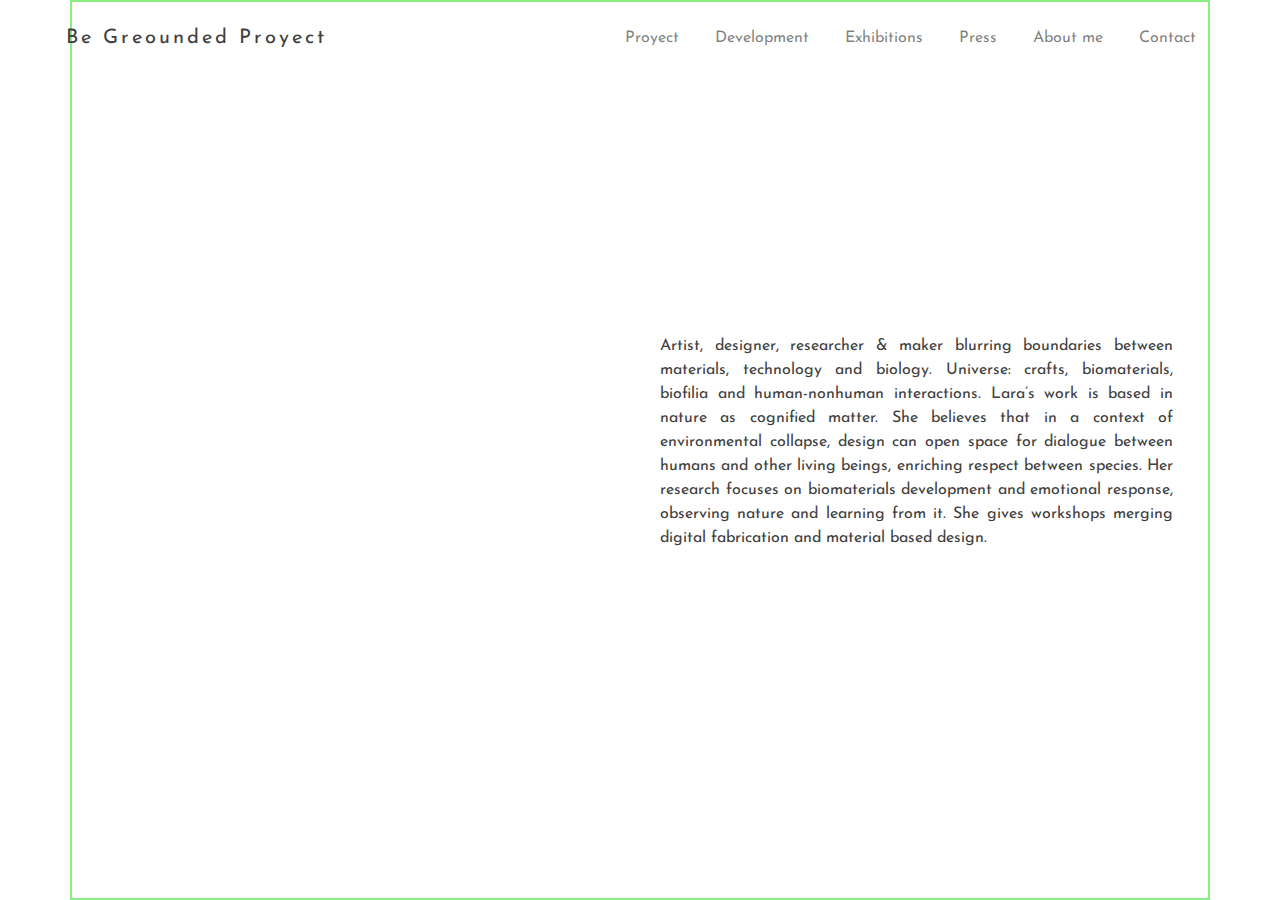
==== aboutMe.html @ 0b7d743d "Con images como card" ====
<!DOCTYPE html>
<html lang="en">

<head>
    <meta charset="UTF-8">
    <meta name="viewport" content="width=device-width, initial-scale=1.0">
    <meta name="keywords" content="bio, materiality, eco, natural, nature">


    <link rel="stylesheet" href="https://stackpath.bootstrapcdn.com/bootstrap/4.4.1/css/bootstrap.min.css"
        integrity="sha384-Vkoo8x4CGsO3+Hhxv8T/Q5PaXtkKtu6ug5TOeNV6gBiFeWPGFN9MuhOf23Q9Ifjh" crossorigin="anonymous">
    <link rel="stylesheet" href="style.css">
    <link href="https://fonts.googleapis.com/css2?family=Josefin+Sans:wght@300;400;700&display=swap" rel="stylesheet">
    <script src="https://kit.fontawesome.com/c67e5dafe1.js" crossorigin="anonymous"></script>

    <title>Lara Campos | Bio materiality </title>
</head>

<body>
    <header class="">
        <nav class="navbar navbar-expand-lg navbar-light  ">
            <a class="logo">Be Greounded Proyect</a>
            <button class="navbar-toggler" type="button" data-toggle="collapse" data-target="#navbarSupportedContent"
                aria-controls="navbarSupportedContent" aria-expanded="false" aria-label="Toggle navigation">
                <span class="navbar-toggler-icon"></span>
            </button>

            <div class="collapse navbar-collapse " id="navbarSupportedContent">
                <ul class="navbar-nav ml-lg-auto">
                    <li class="nav-item">
                        <a class="nav-link" href="index.html">Proyect <span class="sr-only">(current)</span></a>
                    </li>
                    <li class="nav-item">
                        <a class="nav-link" href="#">Development</a>
                    </li>
                    <li class="nav-item">
                        <a class="nav-link" href="#">Exhibitions</a>
                    </li>
                    <li class="nav-item">
                        <a class="nav-link" href="#">Press</a>
                    </li>
                    <li class="nav-item">
                        <a class="nav-link" href="aboutMe.html">About me</a>
                    </li>
                    <li class="nav-item">
                        <a class="nav-link" href="contact.html">Contact</a>
                    </li>
                </ul>

            </div>
        </nav>


    </header>

    <section class="about-me container">
        <div class="row align-items-center">
            <div class="col-sm-6 align-items-center">
                <div class="container-img">
                    <img src="https://gitlab.fabcloud.org/academany/fabricademy/2019/students/lara.campos/raw/master/docs/images/LARRA.jpg"
                        alt="" class="img-fluid rounded">
                </div>
            </div>
            <div class="col-sm-6 align-items-center text-center">
                                <p class="text-justify">Artist, designer, researcher & maker blurring boundaries between materials,
                    technology and
                    biology.
                    Universe: crafts, biomaterials, biofilia and human-nonhuman interactions.
                    Lara’s work is based in nature as cognified matter. She believes that in a context of
                    environmental
                    collapse, design can open space for dialogue between humans and other living beings, enriching
                    respect between species. Her research focuses on biomaterials development and emotional
                    response,
                    observing nature and learning from it. She gives workshops merging digital fabrication and
                    material
                    based design.

                </p>
            </div>
        </div>
    </section>


    <script src="https://code.jquery.com/jquery-3.4.1.slim.min.js"
        integrity="sha384-J6qa4849blE2+poT4WnyKhv5vZF5SrPo0iEjwBvKU7imGFAV0wwj1yYfoRSJoZ+n" crossorigin="anonymous">
    </script>
    <script src="https://stackpath.bootstrapcdn.com/bootstrap/4.4.1/js/bootstrap.min.js"
        integrity="sha384-wfSDF2E50Y2D1uUdj0O3uMBJnjuUD4Ih7YwaYd1iqfktj0Uod8GCExl3Og8ifwB6" crossorigin="anonymous">
    </script>

</body>

</html>
---- style.css ----
* {
    margin: 0;
    padding: 0;
    box-sizing: border-box;
    font-family: 'Josefin Sans', sans-serif;
    color:  #404040; 
    

}

/*NAV*/


header {
    width: 100%;
    position: absolute;
    padding-right: 50px;
    padding-left: 50px;

}



.vimeo-wrapper {
    position: relative;
    top: 0;
    left: 0;
    width: 98vw;
    height: 100vh;
    z-index: -1;
    pointer-events: none;
    overflow: hidden;
}

.vimeo-wrapper iframe {
    width: 100vw;
    height: 56.25vw;
    min-height: 100vh;
    min-width: 177.77vh;
    position: inherit;
    top: 50%;
    left: 50%;
    transform: translate(-50%, -50%);
    overflow: hidden;
}

.logo {
    margin: auto;
    color:white;
    font-size: 20px;
    letter-spacing: 3px;

}

.navbar-nav {
    justify-items: right;
}

.nav-item {   
    float: right;
    padding: 10px;
}


.nav-link:hover {
    font-weight: bold;
}

/*General*/

section {   
    max-width: 100vw;
    height: 100vh;
    display: flex;
    justify-content: space-between;
    align-items: center;
    justify-content: center;
    border: 2px solid rgb(139, 238, 130);
}

.row {
    width: 100%;
}

.contenedor {
    border: 1px solid violet;
margin-top: 5%;
margin-bottom: 5%;
max-height: 90%;
}

.img-fluid {
    width: auto;
    object-fit: contain;
    max-height: 80vh;
    object-position: center;
}

ul {
    list-style: none;
}

.col-sm-7, .col-sm-6, .col-sm-5, .col-sm-12 {
    max-height: 80%;
    padding-left: 20px;
    padding-right: 20px;
}

/*carousel*/
.d-block {
max-height: 95vh;
width: auto;

}

.carrusel {
    width: 1024px;
    height: 768px;
}

.title {
    text-align: left;
    font-size: 52px;
}

.theKit h2 {
font-size: big;
}

.wearItNaked {
    text-align: right;
    }
/*experience */

#experienceIMG {
    height: 100vh;
}

/*TO BE CONTINUED*/

.toBeContinued li {
    padding: 25px;
}

.iconos {
    max-width: 30px;
}


/*///////////////////////////////// FOOTER///////////////////////////////////////////*/

.footer {
    height: 20vh;
    
    width: 100%;
    font: 16px;
    text-align: left;
    padding-top: 5px;
}

.footer-distributed {
    width: 100%;
    font: 16px;
    text-align: left;
    overflow: hidden;

}

.container-footer {
    float: inline-end
}


.footer-distributed .footer-links {
    color: #404040;
    margin: 1px;
    padding: 2px;
}

.footer-distributed .footer-links a {
    display: inline-block;
    line-height: 1.8;
    text-decoration: none;
    color: inherit;
}



/* Footer social icons */

.footer-distributed .footer-icons {

    margin-top: 10px;
}

.footer-distributed .footer-icons a {
    display: inline-block;
    width: 35px;
    height: 35px;
    cursor: pointer;
    background-color: #ffffff;
    border-radius: 2px;

    font-size: 20px;
    color: #404040;
    text-align: center;
    line-height: 35px;

    margin-right: 3px;
    margin-bottom: 5px;
}





/* ////////////////////////////////////RESPONSIVE FOOTER////////////////////////////////////// */
/*
@media (max-width: 1000px) {

    .footer-distributed {
        font: bold 14px sans-serif;
    }
   

}

@media (max-width: 800px) {

    .footer-distributed {
        padding: 30px;
    }

}

@media (max-width: 500px) {

    .footer-icons {
        margin: 0 auto;
    }
}

*/

/* ////////////////////////////////////Contact////////////////////////////////////// */

.contacto {
    width: 100%;
    height: 100vh;
}

.wrapper {
    position: absolute;
    top: 50%;
    left: 50%;
    transform: translate(-50%, -50%);
    max-width: 100vw;
    width: 100%;
    background-color: #404040;
    padding: 25px;
    border-radius: 10px;
    box-shadow: 4px 4px 2px rgba(255, 248, 220, 0.479);

}

.wrapper h2 {
    text-align: center;
    margin-bottom: 10px;
    letter-spacing: 3px;
    
}

.wrapper .input-field {
    margin-bottom: 10px;
}

.wrapper .input-field input[type="text"],
.wrapper textarea {
    width: 100%;
    border: 1px solid #e0e0e0;
    padding: 5px;
}

.wrapper textarea {
    resize: none;
    height: 40vh;
}

#submit {
    border: 0;
    margin-top: 15px;
    padding: 10px;
    width: 100%;
    background-color:whitesmoke;
    text-transform: uppercase;
    cursor: pointer;
    letter-spacing: 5px;
    border-radius: 10px;
    color: #404040;
}
/*
.wrapper .status {
    margin-bottom: 20px;
    padding: 10px;
    background: tomato;
    text-align: center;

}*/

@media (max-width: 500px) {
    

    .img-fluid {
        width: auto;
        object-fit: contain;
        max-height: 40vh;
        object-position: center;
    }
}
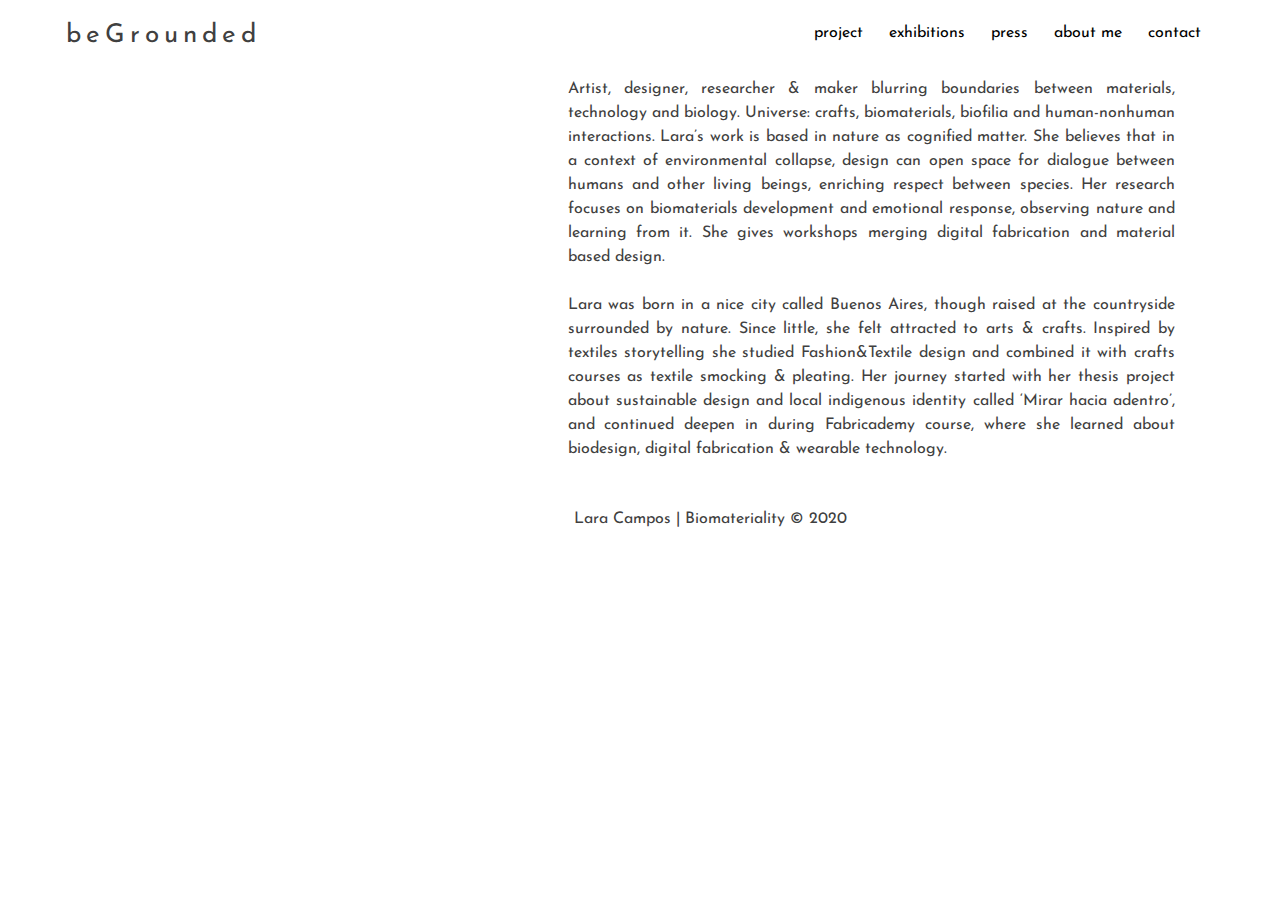
==== commit 7baed3c3: "press listo" ====
--- a/aboutMe.html
+++ b/aboutMe.html
@@ -17,9 +17,9 @@
 </head>
 
 <body>
-    <header class="">
+    <header>
         <nav class="navbar navbar-expand-lg navbar-light  ">
-            <a class="logo">Be Greounded Proyect</a>
+            <p class="logo">beGrounded</p>
             <button class="navbar-toggler" type="button" data-toggle="collapse" data-target="#navbarSupportedContent"
                 aria-controls="navbarSupportedContent" aria-expanded="false" aria-label="Toggle navigation">
                 <span class="navbar-toggler-icon"></span>
@@ -28,22 +28,20 @@
             <div class="collapse navbar-collapse " id="navbarSupportedContent">
                 <ul class="navbar-nav ml-lg-auto">
                     <li class="nav-item">
-                        <a class="nav-link" href="index.html">Proyect <span class="sr-only">(current)</span></a>
+                        <a class="nav-link blanco" href="index.html">project<span class="sr-only">(current)</span></a>
+                    </li>
+
+                    <li class="nav-item">
+                        <a class="nav-link blanco " href="exhibitions.html">exhibitions</a>
                     </li>
                     <li class="nav-item">
-                        <a class="nav-link" href="#">Development</a>
+                        <a class="nav-link blanco" href="press.html">press</a>
                     </li>
                     <li class="nav-item">
-                        <a class="nav-link" href="#">Exhibitions</a>
+                        <a class="nav-link blanco" href="aboutMe.html">about me</a>
                     </li>
                     <li class="nav-item">
-                        <a class="nav-link" href="#">Press</a>
-                    </li>
-                    <li class="nav-item">
-                        <a class="nav-link" href="aboutMe.html">About me</a>
-                    </li>
-                    <li class="nav-item">
-                        <a class="nav-link" href="contact.html">Contact</a>
+                        <a class="nav-link blanco" href="contact.html">contact</a>
                     </li>
                 </ul>
 
@@ -55,13 +53,14 @@
 
     <section class="about-me container">
         <div class="row align-items-center">
-            <div class="col-sm-6 align-items-center">
+            <div class="col-sm-4 align-items-center">
                 <div class="container-img">
                     <img src="https://gitlab.fabcloud.org/academany/fabricademy/2019/students/lara.campos/raw/master/docs/images/LARRA.jpg"
                         alt="" class="img-fluid rounded">
                 </div>
             </div>
-            <div class="col-sm-6 align-items-center text-center">
+            <div class="col-sm-1"></div>
+            <div class="col-sm-7 align-items-center text-center">
                                 <p class="text-justify">Artist, designer, researcher & maker blurring boundaries between materials,
                     technology and
                     biology.
@@ -73,12 +72,34 @@
                     response,
                     observing nature and learning from it. She gives workshops merging digital fabrication and
                     material
-                    based design.
+                    based design. <br>
+                    <br>
+                    Lara was born in a nice city called Buenos Aires, though raised at the countryside surrounded by nature. Since little, she felt attracted to arts & crafts. Inspired by textiles storytelling she studied Fashion&Textile design and combined it with crafts courses as textile smocking & pleating. Her journey started with her thesis project about sustainable design and local indigenous identity called ‘Mirar hacia adentro’, and continued deepen in during Fabricademy course, where she learned about biodesign, digital fabrication & wearable technology. 
 
                 </p>
             </div>
         </div>
     </section>
+
+    <div class="footer">
+        <div class="container container-footer">
+            <footer class="footer-distributed text-center">
+                <p class="footer-company-name">Lara Campos | Biomateriality © 2020</p>
+
+                <div class="footer-icons">
+
+                    <a href="https://www.instagram.com/bio.materiality/"><i class="fa fa-instagram"></i></a>
+                    <a href="https://www.linkedin.com/in/lara-campos-392246107/"><i class="fa fa-linkedin"></i></a>
+                    <a href="http://class.textile-academy.org/2019/students/lara.campos/"><i
+                            class="fa fa-github"></i></a>
+
+                </div>
+
+
+            </footer>
+        </div>
+    </div>
+
 
 
     <script src="https://code.jquery.com/jquery-3.4.1.slim.min.js"
--- a/style.css
+++ b/style.css
@@ -3,8 +3,9 @@
     padding: 0;
     box-sizing: border-box;
     font-family: 'Josefin Sans', sans-serif;
-    color:  #404040; 
-    
+    color: #404040;
+    font-size: 300;
+
 
 }
 
@@ -45,22 +46,29 @@
 }
 
 .logo {
-    margin: auto;
-    color:white;
-    font-size: 20px;
-    letter-spacing: 3px;
-
+    align-items: center;
+    margin: auto;
+    font-size: 26px;
+    font-weight: 400;
+    letter-spacing: 5px;
+    padding-top: 5px;
 }
 
 .navbar-nav {
     justify-items: right;
 }
 
-.nav-item {   
+.nav-item {
     float: right;
-    padding: 10px;
-}
-
+    padding: 5px;
+
+
+}
+
+.nav-link {
+    font-size: 16px;
+    color: black !important;
+}
 
 .nav-link:hover {
     font-weight: bold;
@@ -68,31 +76,51 @@
 
 /*General*/
 
-section {   
+section {
     max-width: 100vw;
-    height: 100vh;
+
     display: flex;
     justify-content: space-between;
     align-items: center;
     justify-content: center;
-    border: 2px solid rgb(139, 238, 130);
-}
-
+
+}
+
+.section-espaciado {
+    padding-top: 10rem;
+    
+}
 .row {
-    width: 100%;
+    margin: auto;
+    width: 100%;
+}
+
+.row-center {
+    justify-content: center;
+    margin: auto;
+    width: 100%;
+}
+
+.rowpadding .row {
+    align-items: center;
+    padding-bottom: 1rem;
+    margin: auto;
 }
 
 .contenedor {
-    border: 1px solid violet;
-margin-top: 5%;
-margin-bottom: 5%;
-max-height: 90%;
+    margin: auto;
+    width: 95vw;
+    margin-top: 5%;
+    margin-bottom: 5%;
+    justify-content: center;
+    justify-items: center;
 }
 
 .img-fluid {
+    align-self: center;
+    max-height: 100vh;
     width: auto;
-    object-fit: contain;
-    max-height: 80vh;
+    object-fit: cover;
     object-position: center;
 }
 
@@ -100,22 +128,50 @@
     list-style: none;
 }
 
-.col-sm-7, .col-sm-6, .col-sm-5, .col-sm-12 {
-    max-height: 80%;
+.col-sm-7,
+.col-sm-6,
+.col-sm-5,
+.col-sm-12 {
     padding-left: 20px;
     padding-right: 20px;
+    width: 100%;
 }
 
 /*carousel*/
+
+/*
 .d-block {
-max-height: 95vh;
-width: auto;
-
-}
-
-.carrusel {
-    width: 1024px;
-    height: 768px;
+    max-height: 95vh;
+    width: auto;
+
+}
+
+
+.carousel-contenedor {
+    margin: auto;
+    justify-content: center;
+    justify-items: center;
+    width: 70%;
+    height: auto;
+}
+
+
+.carousel-image {
+    object-fit: cover;
+    object-position: center;
+
+}
+
+.carousel-caption {
+    background-color: rgba(255, 255, 255, 0.45);
+    border-radius: 10px;
+}
+
+.epigrafes {
+    justify-content: center;
+    align-items: center;
+    text-justify: center;
+    padding-top: 1rem;
 }
 
 .title {
@@ -123,18 +179,36 @@
     font-size: 52px;
 }
 
-.theKit h2 {
-font-size: big;
-}
 
 .wearItNaked {
     text-align: right;
-    }
-/*experience */
-
-#experienceIMG {
-    height: 100vh;
-}
+}
+*/
+
+.epigrafes {
+   
+    align-items: center;
+   
+    padding-top: 2rem;
+}
+
+/*values */
+
+.values .col-sm {
+    justify-content: center;
+    justify-items: center;
+    width: auto;
+    
+}
+
+.values img {
+    height: 80%;
+    object-position: center;
+    width: auto;justify-items: center;
+    justify-content: center;
+
+}
+
 
 /*TO BE CONTINUED*/
 
@@ -146,12 +220,26 @@
     max-width: 30px;
 }
 
-
+/*Thanks*/
+
+.columns {
+    -webkit-column-count: 2; /* Chrome, Safari, Opera */
+    -moz-column-count: 2; /* Firefox */
+    column-count: 2;
+    
+    -webkit-column-gap: 20px; /* Chrome, Safari, Opera */
+    -moz-column-gap: 20px; /* Firefox */
+    column-gap: 20px;
+    
+    -webkit-column-gap: 2rem; /* Chrome, Safari, Opera */
+    -moz-column-gap: 2rem; /* Firefox */
+    column-gap: 2rem;
+}
 /*///////////////////////////////// FOOTER///////////////////////////////////////////*/
 
 .footer {
     height: 20vh;
-    
+
     width: 100%;
     font: 16px;
     text-align: left;
@@ -183,8 +271,6 @@
     text-decoration: none;
     color: inherit;
 }
-
-
 
 /* Footer social icons */
 
@@ -210,37 +296,34 @@
     margin-bottom: 5px;
 }
 
-
-
-
-
-/* ////////////////////////////////////RESPONSIVE FOOTER////////////////////////////////////// */
-/*
-@media (max-width: 1000px) {
-
-    .footer-distributed {
-        font: bold 14px sans-serif;
-    }
-   
-
-}
-
-@media (max-width: 800px) {
-
-    .footer-distributed {
-        padding: 30px;
-    }
-
-}
-
-@media (max-width: 500px) {
-
-    .footer-icons {
-        margin: 0 auto;
-    }
-}
-
-*/
+/*About me*/
+
+.about-me {
+    padding-top: 6%;
+    padding-bottom: 2%;
+}
+
+/*Gallery exhibitions*/
+
+.gallery-block{padding-bottom: 60px; padding-top: 60px;}
+.gallery-block .heading{margin-bottom: 50px; text-align: center;}
+
+.gallery-block .heading h2{font-weight: bold;font-size: 1.4rem; text-transform: uppercase;}
+
+.gallery-block.cards-gallery h6{font-size: 17px; font-weight: bold;}
+
+.gallery-block.cards-gallery .card{transition: 0.4s easy;}
+.gallery-block.cards-gallery .card img{box-shadow: 0px 2px 10px rgba(0,0,0,0.15);}
+.gallery-block.cards-gallery .card-body{text-align: center;}
+.gallery-block.cards-gallery .card-body p{font-size: 15px;}
+.gallery-block.cards-gallery a{color:#212529; }
+.gallery-block.cards-gallery a:hover{text-decoration: none;}
+.gallery-block.cards-gallery  .card{
+	margin-bottom: 30px;
+	box-shadow: 0px 2px 10px rgba(0,0,0,0.15);
+}
+
+
 
 /* ////////////////////////////////////Contact////////////////////////////////////// */
 
@@ -267,7 +350,7 @@
     text-align: center;
     margin-bottom: 10px;
     letter-spacing: 3px;
-    
+
 }
 
 .wrapper .input-field {
@@ -291,29 +374,64 @@
     margin-top: 15px;
     padding: 10px;
     width: 100%;
-    background-color:whitesmoke;
+    background-color: whitesmoke;
     text-transform: uppercase;
     cursor: pointer;
     letter-spacing: 5px;
     border-radius: 10px;
     color: #404040;
 }
-/*
-.wrapper .status {
-    margin-bottom: 20px;
-    padding: 10px;
-    background: tomato;
-    text-align: center;
-
-}*/
+
 
 @media (max-width: 500px) {
+
+    .logo {
+        color: whitesmoke;
+        font-size: 26px;
+        letter-spacing: 5px;
+        text-align: center;
+        width: 100%;
+        padding-top: 15px;
+
+    }
     
+    .navbar-toggler-icon {
+        width: 10em;
+    }
+
+
+    .blanco {
+        color: white !important;
+        font-size: 20px;
+    }
+
+   
+
+    .section {
+        height: 80vh;
+    }
+
+    .title {
+        text-align: center;
+        font-size: 30px;
+    }
 
     .img-fluid {
-        width: auto;
+        width: 100%;
+        height: auto;
         object-fit: contain;
-        max-height: 40vh;
         object-position: center;
-    }
+        margin-top: 10px;
+        margin-bottom: 10px;
+    }
+
+    .row {
+        margin: 0;
+    }
+
+    .ocultar {
+        visibility: hidden;
+        display: none;
+    }
+
 }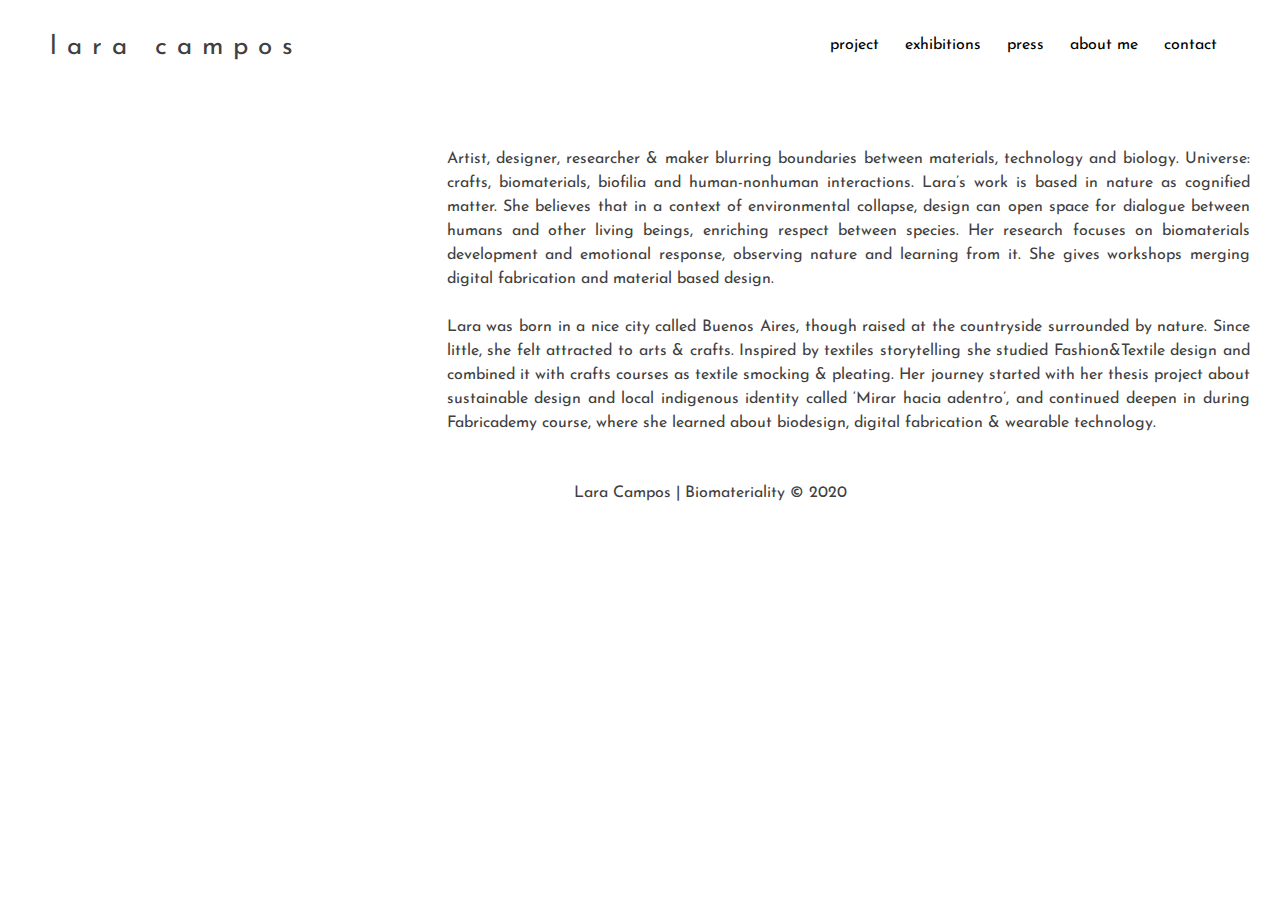
==== commit 73d3c133: "arreglados ultimos retoques" ====
--- a/aboutMe.html
+++ b/aboutMe.html
@@ -19,7 +19,7 @@
 <body>
     <header>
         <nav class="navbar navbar-expand-lg navbar-light  ">
-            <p class="logo">beGrounded</p>
+            <p class="logo">lara campos</p>
             <button class="navbar-toggler" type="button" data-toggle="collapse" data-target="#navbarSupportedContent"
                 aria-controls="navbarSupportedContent" aria-expanded="false" aria-label="Toggle navigation">
                 <span class="navbar-toggler-icon"></span>
@@ -28,20 +28,20 @@
             <div class="collapse navbar-collapse " id="navbarSupportedContent">
                 <ul class="navbar-nav ml-lg-auto">
                     <li class="nav-item">
-                        <a class="nav-link blanco" href="index.html">project<span class="sr-only">(current)</span></a>
+                        <a class="nav-link" href="index.html">project<span class="sr-only">(current)</span></a>
                     </li>
 
                     <li class="nav-item">
-                        <a class="nav-link blanco " href="exhibitions.html">exhibitions</a>
+                        <a class="nav-link " href="exhibitions.html">exhibitions</a>
                     </li>
                     <li class="nav-item">
-                        <a class="nav-link blanco" href="press.html">press</a>
+                        <a class="nav-link" href="press.html">press</a>
                     </li>
                     <li class="nav-item">
-                        <a class="nav-link blanco" href="aboutMe.html">about me</a>
+                        <a class="nav-link" href="aboutMe.html">about me</a>
                     </li>
                     <li class="nav-item">
-                        <a class="nav-link blanco" href="contact.html">contact</a>
+                        <a class="nav-link" href="contact.html">contact</a>
                     </li>
                 </ul>
 
@@ -51,7 +51,7 @@
 
     </header>
 
-    <section class="about-me container">
+    <section class="about-me container-fluid">
         <div class="row align-items-center">
             <div class="col-sm-4 align-items-center">
                 <div class="container-img">
@@ -59,8 +59,8 @@
                         alt="" class="img-fluid rounded">
                 </div>
             </div>
-            <div class="col-sm-1"></div>
-            <div class="col-sm-7 align-items-center text-center">
+            
+            <div class="col-sm-8 align-items-center text-center">
                                 <p class="text-justify">Artist, designer, researcher & maker blurring boundaries between materials,
                     technology and
                     biology.
--- a/style.css
+++ b/style.css
@@ -1,437 +1,438 @@
 * {
-    margin: 0;
-    padding: 0;
-    box-sizing: border-box;
-    font-family: 'Josefin Sans', sans-serif;
-    color: #404040;
-    font-size: 300;
+  margin: 0;
+  padding: 0;
+  box-sizing: border-box;
+  font-family: "Josefin Sans", sans-serif;
+  color: #404040;
+  font-size: 300;
 
 
 }
 
 /*NAV*/
 
-
 header {
-    width: 100%;
-    position: absolute;
-    padding-right: 50px;
-    padding-left: 50px;
-
-}
-
-
+  width: 100%;
+  padding-top: 20px;
+  padding-right: 50px;
+  padding-left: 50px;
+}
+
+.frase {
+  position: absolute;
+  text-align: center;
+  top: 50%;
+  left: 50%;
+  transform: translate(-50%, -50%);
+}
+
+.frase h5 {
+  color: whitesmoke;
+}
 
 .vimeo-wrapper {
-    position: relative;
-    top: 0;
-    left: 0;
-    width: 98vw;
-    height: 100vh;
-    z-index: -1;
-    pointer-events: none;
-    overflow: hidden;
+  position: relative;
+  top: 0;
+  left: 0;
+  height: 100vh;
+  z-index: -1;
+  pointer-events: none;
+  overflow: hidden;
 }
 
 .vimeo-wrapper iframe {
-    width: 100vw;
-    height: 56.25vw;
-    min-height: 100vh;
-    min-width: 177.77vh;
-    position: inherit;
-    top: 50%;
-    left: 50%;
-    transform: translate(-50%, -50%);
-    overflow: hidden;
+  width: 100vw;
+  height: 56.25vw;
+  min-height: 100vh;
+  min-width: 177.77vh;
+  position: inherit;
+  top: 50%;
+  left: 50%;
+  transform: translate(-50%, -50%);
+  overflow: hidden;
 }
 
 .logo {
-    align-items: center;
-    margin: auto;
-    font-size: 26px;
-    font-weight: 400;
-    letter-spacing: 5px;
-    padding-top: 5px;
+  align-items: center;
+  margin: auto;
+  font-size: 26px;
+  font-weight: 400;
+  letter-spacing: 10px;
+  padding-top: 5px;
 }
 
 .navbar-nav {
-    justify-items: right;
+  justify-items: right;
+}
+
+.navbar{
+    padding: 0px !important;
 }
 
 .nav-item {
-    float: right;
-    padding: 5px;
-
-
+  float: right;
+  padding: 5px;
 }
 
 .nav-link {
-    font-size: 16px;
-    color: black !important;
+  font-size: 16px;
+  color: black !important;
 }
 
 .nav-link:hover {
-    font-weight: bold;
+  font-weight: bold;
+}
+
+.navbar-light .navbar-toggler  {
+    border: none;
 }
 
 /*General*/
 
 section {
-    max-width: 100vw;
-
-    display: flex;
-    justify-content: space-between;
-    align-items: center;
-    justify-content: center;
-
+  max-width: 100vw;
+  display: flex;
+  justify-content: space-between;
+  align-items: center;
+  justify-content: center;
 }
 
 .section-espaciado {
-    padding-top: 10rem;
-    
+  padding-top: 10rem;
 }
 .row {
-    margin: auto;
-    width: 100%;
+  margin: auto;
+  width: 100%;
 }
 
 .row-center {
-    justify-content: center;
-    margin: auto;
-    width: 100%;
+  justify-content: center;
+  margin: auto;
+  width: 100%;
 }
 
 .rowpadding .row {
-    align-items: center;
-    padding-bottom: 1rem;
-    margin: auto;
+  align-items: center;
+  padding-bottom: 1rem;
+  margin: auto;
 }
 
 .contenedor {
-    margin: auto;
-    width: 95vw;
-    margin-top: 5%;
-    margin-bottom: 5%;
-    justify-content: center;
-    justify-items: center;
+  margin: auto;
+  width: 95vw;
+  margin-top: 5%;
+  margin-bottom: 5%;
+  justify-content: center;
+  justify-items: center;
 }
 
 .img-fluid {
-    align-self: center;
-    max-height: 100vh;
-    width: auto;
-    object-fit: cover;
-    object-position: center;
+  align-self: center;
+  max-height: 100vh;
+  width: auto;
+  object-fit: cover;
+  object-position: center;
 }
 
 ul {
-    list-style: none;
+  list-style: none;
 }
 
 .col-sm-7,
 .col-sm-6,
 .col-sm-5,
 .col-sm-12 {
-    padding-left: 20px;
-    padding-right: 20px;
-    width: 100%;
-}
-
-/*carousel*/
-
-/*
-.d-block {
-    max-height: 95vh;
-    width: auto;
-
-}
-
-
-.carousel-contenedor {
+  padding-left: 20px;
+  padding-right: 20px;
+  width: 100%;
+}
+
+.kit .row {
+  padding: 0;
+  margin: 0;
+}
+
+.epigrafes {
+  align-items: center;
+
+  padding-top: 1rem;
+}
+
+.epigrafes h5 {
+  font-size: 18px;
+}
+/*values */
+
+.values .col-sm {
+  justify-content: center;
+  justify-items: center;
+  width: auto;
+}
+
+.values img {
+  height: 80%;
+  display: block;
+  margin: auto;
+}
+
+/*TO BE CONTINUED*/
+
+.toBeContinued li {
+  padding: 25px;
+}
+
+.iconos {
+  max-width: 30px;
+}
+
+/*Thanks*/
+
+.thanks {
+  float: right;
+}
+
+.thanks h5 {
+  padding-bottom: 1rem;
+}
+.thanks ul {
+  list-style-type: none;
+}
+/*///////////////////////////////// FOOTER///////////////////////////////////////////*/
+
+.footer {
+  height: 20vh;
+
+  width: 100%;
+  font: 16px;
+  text-align: left;
+  padding-top: 5px;
+}
+
+.footer-distributed {
+  width: 100%;
+  font: 16px;
+  text-align: left;
+  overflow: hidden;
+}
+
+.container-footer {
+  float: inline-end;
+}
+
+.footer-distributed .footer-links {
+  color: #404040;
+  margin: 1px;
+  padding: 2px;
+}
+
+.footer-distributed .footer-links a {
+  display: inline-block;
+  line-height: 1.8;
+  text-decoration: none;
+  color: inherit;
+}
+
+/* Footer social icons */
+
+.footer-distributed .footer-icons {
+  margin-top: 10px;
+}
+
+.footer-distributed .footer-icons a {
+  display: inline-block;
+  width: 35px;
+  height: 35px;
+  cursor: pointer;
+  background-color: #ffffff;
+  border-radius: 2px;
+
+  font-size: 20px;
+  color: #404040;
+  text-align: center;
+  line-height: 35px;
+
+  margin-right: 3px;
+  margin-bottom: 5px;
+}
+
+/* exibition */
+
+.exibitionList {
     margin: auto;
-    justify-content: center;
-    justify-items: center;
-    width: 70%;
-    height: auto;
-}
-
-
-.carousel-image {
-    object-fit: cover;
-    object-position: center;
-
-}
-
-.carousel-caption {
-    background-color: rgba(255, 255, 255, 0.45);
-    border-radius: 10px;
-}
-
-.epigrafes {
-    justify-content: center;
-    align-items: center;
-    text-justify: center;
-    padding-top: 1rem;
-}
-
-.title {
-    text-align: left;
-    font-size: 52px;
-}
-
-
-.wearItNaked {
-    text-align: right;
-}
-*/
-
-.epigrafes {
+}
+
+.exibitionList li {
+    list-style-type: disc;
+}
+
+.carousel-control-prev-icon {
+  background-image: url("data:image/svg+xml;charset=utf8,%3Csvg xmlns='http://www.w3.org/2000/svg' fill='%23000' viewBox='0 0 8 8'%3E%3Cpath d='M5.25 0l-4 4 4 4 1.5-1.5-2.5-2.5 2.5-2.5-1.5-1.5z'/%3E%3C/svg%3E");
+}
+
+.carousel-control-next-icon {
+  background-image: url("data:image/svg+xml;charset=utf8,%3Csvg xmlns='http://www.w3.org/2000/svg' fill='%23000' viewBox='0 0 8 8'%3E%3Cpath d='M2.75 0l-1.5 1.5 2.5 2.5-2.5 2.5 1.5 1.5 4-4-4-4z'/%3E%3C/svg%3E");
+}
+
+/*About me*/
+
+.about-me {
+  padding-top: 6%;
+  padding-bottom: 2%;
+}
+
+/*Gallery press*/
+
+.gallery-block {
+  padding-bottom: 60px;
+  padding-top: 60px;
+}
+.gallery-block .heading {
+  margin-bottom: 50px;
+  text-align: center;
+}
+
+.gallery-block .heading h2 {
+  font-weight: bold;
+  font-size: 1.4rem;
+  text-transform: uppercase;
+}
+
+.gallery-block.cards-gallery h6 {
+  font-size: 17px;
+  font-weight: bold;
+}
+
+.gallery-block.cards-gallery .col-md-6 {
+    margin-bottom: 15px;
+}
+
+.gallery-block.cards-gallery .card {
+  margin-bottom: 10px;
+  box-shadow: 0px 2px 10px rgba(0, 0, 0, 0.15);
+}
+.gallery-block.cards-gallery .card img {
+  box-shadow: 0px 2px 10px rgba(0, 0, 0, 0.15);
+  object-fit: cover;
+  object-position: center;
+  height: 20vh;
+  }
+.gallery-block.cards-gallery .card-body {
+  text-align: center;
+}
+.gallery-block.cards-gallery .card-body p {
+  font-size: 15px;
+}
+.gallery-block.cards-gallery a {
+  color: #212529;
+}
+.gallery-block.cards-gallery a:hover {
+  text-decoration: none;
+}
+
+
+/* ////////////////////////////////////Contact////////////////////////////////////// */
+
+.contacto {
+  width: 100%;
+  height: 100vh;
+}
+
+.wrapper {
    
-    align-items: center;
-   
-    padding-top: 2rem;
-}
-
-/*values */
-
-.values .col-sm {
-    justify-content: center;
-    justify-items: center;
-    width: auto;
-    
-}
-
-.values img {
-    height: 80%;
-    object-position: center;
-    width: auto;justify-items: center;
-    justify-content: center;
-
-}
-
-
-/*TO BE CONTINUED*/
-
-.toBeContinued li {
-    padding: 25px;
-}
-
-.iconos {
-    max-width: 30px;
-}
-
-/*Thanks*/
-
-.columns {
-    -webkit-column-count: 2; /* Chrome, Safari, Opera */
-    -moz-column-count: 2; /* Firefox */
-    column-count: 2;
-    
-    -webkit-column-gap: 20px; /* Chrome, Safari, Opera */
-    -moz-column-gap: 20px; /* Firefox */
-    column-gap: 20px;
-    
-    -webkit-column-gap: 2rem; /* Chrome, Safari, Opera */
-    -moz-column-gap: 2rem; /* Firefox */
-    column-gap: 2rem;
-}
-/*///////////////////////////////// FOOTER///////////////////////////////////////////*/
-
-.footer {
-    height: 20vh;
-
-    width: 100%;
-    font: 16px;
-    text-align: left;
-    padding-top: 5px;
-}
-
-.footer-distributed {
-    width: 100%;
-    font: 16px;
-    text-align: left;
-    overflow: hidden;
-
-}
-
-.container-footer {
-    float: inline-end
-}
-
-
-.footer-distributed .footer-links {
-    color: #404040;
-    margin: 1px;
-    padding: 2px;
-}
-
-.footer-distributed .footer-links a {
-    display: inline-block;
-    line-height: 1.8;
-    text-decoration: none;
-    color: inherit;
-}
-
-/* Footer social icons */
-
-.footer-distributed .footer-icons {
-
-    margin-top: 10px;
-}
-
-.footer-distributed .footer-icons a {
-    display: inline-block;
-    width: 35px;
-    height: 35px;
-    cursor: pointer;
-    background-color: #ffffff;
-    border-radius: 2px;
-
-    font-size: 20px;
-    color: #404040;
-    text-align: center;
-    line-height: 35px;
-
-    margin-right: 3px;
-    margin-bottom: 5px;
-}
-
-/*About me*/
-
-.about-me {
-    padding-top: 6%;
-    padding-bottom: 2%;
-}
-
-/*Gallery exhibitions*/
-
-.gallery-block{padding-bottom: 60px; padding-top: 60px;}
-.gallery-block .heading{margin-bottom: 50px; text-align: center;}
-
-.gallery-block .heading h2{font-weight: bold;font-size: 1.4rem; text-transform: uppercase;}
-
-.gallery-block.cards-gallery h6{font-size: 17px; font-weight: bold;}
-
-.gallery-block.cards-gallery .card{transition: 0.4s easy;}
-.gallery-block.cards-gallery .card img{box-shadow: 0px 2px 10px rgba(0,0,0,0.15);}
-.gallery-block.cards-gallery .card-body{text-align: center;}
-.gallery-block.cards-gallery .card-body p{font-size: 15px;}
-.gallery-block.cards-gallery a{color:#212529; }
-.gallery-block.cards-gallery a:hover{text-decoration: none;}
-.gallery-block.cards-gallery  .card{
-	margin-bottom: 30px;
-	box-shadow: 0px 2px 10px rgba(0,0,0,0.15);
-}
-
-
-
-/* ////////////////////////////////////Contact////////////////////////////////////// */
-
-.contacto {
-    width: 100%;
-    height: 100vh;
-}
-
-.wrapper {
-    position: absolute;
-    top: 50%;
-    left: 50%;
-    transform: translate(-50%, -50%);
-    max-width: 100vw;
-    width: 100%;
-    background-color: #404040;
-    padding: 25px;
-    border-radius: 10px;
-    box-shadow: 4px 4px 2px rgba(255, 248, 220, 0.479);
-
+  max-width: 100vw;
+  width: 100%;
+  background-color: #404040;
+  padding: 25px;
+  border-radius: 10px;
+  box-shadow: 4px 4px 2px rgba(255, 248, 220, 0.479);
 }
 
 .wrapper h2 {
-    text-align: center;
-    margin-bottom: 10px;
-    letter-spacing: 3px;
-
+  text-align: center;
+  margin-bottom: 10px;
+  letter-spacing: 3px;
 }
 
 .wrapper .input-field {
-    margin-bottom: 10px;
+  margin-bottom: 10px;
 }
 
 .wrapper .input-field input[type="text"],
 .wrapper textarea {
+  width: 100%;
+  border: 1px solid #e0e0e0;
+  padding: 5px;
+}
+
+.wrapper textarea {
+  resize: none;
+  height: 40vh;
+}
+
+#submit {
+  border: 0;
+  margin-top: 15px;
+  padding: 10px;
+  width: 100%;
+  background-color: whitesmoke;
+  text-transform: uppercase;
+  cursor: pointer;
+  letter-spacing: 5px;
+  border-radius: 10px;
+  color: #404040;
+}
+
+@media (max-width: 500px) {
+  .logo {
+    font-size: 20px;
+    letter-spacing: 8px;
+    text-align: center;
+    padding-top: 15px;
+  }
+
+  .navbar-toggler-icon {
+    width: 4em;
+  }
+
+  .collapsedBar{
+    background-color: rgba(123,123,123,0.35);
+}
+
+
+  .blanco {
+    color: white !important;
+    font-size: 20px;
+  }
+
+  .section {
+    height: 80vh;
+  }
+
+  .title {
+    text-align: center;
+    font-size: 30px;
+  }
+
+  .img-fluid {
     width: 100%;
-    border: 1px solid #e0e0e0;
-    padding: 5px;
-}
-
-.wrapper textarea {
-    resize: none;
-    height: 40vh;
-}
-
-#submit {
-    border: 0;
-    margin-top: 15px;
-    padding: 10px;
-    width: 100%;
-    background-color: whitesmoke;
-    text-transform: uppercase;
-    cursor: pointer;
-    letter-spacing: 5px;
-    border-radius: 10px;
-    color: #404040;
-}
-
-
-@media (max-width: 500px) {
-
-    .logo {
-        color: whitesmoke;
-        font-size: 26px;
-        letter-spacing: 5px;
-        text-align: center;
-        width: 100%;
-        padding-top: 15px;
-
-    }
-    
-    .navbar-toggler-icon {
-        width: 10em;
-    }
-
-
-    .blanco {
-        color: white !important;
-        font-size: 20px;
-    }
-
-   
-
-    .section {
-        height: 80vh;
-    }
-
-    .title {
-        text-align: center;
-        font-size: 30px;
-    }
-
-    .img-fluid {
-        width: 100%;
-        height: auto;
-        object-fit: contain;
-        object-position: center;
-        margin-top: 10px;
-        margin-bottom: 10px;
-    }
-
-    .row {
-        margin: 0;
-    }
-
-    .ocultar {
-        visibility: hidden;
-        display: none;
-    }
-
-}+    height: auto;
+    object-fit: contain;
+    object-position: center;
+    margin-top: 10px;
+    margin-bottom: 10px;
+  }
+
+  .row {
+    margin: 0;
+  }
+
+  .ocultar {
+    visibility: hidden;
+    display: none;
+  }
+
+  .epigrafes h5 {
+      font-size: 15px;
+      font-weight: 400;
+  }
+}
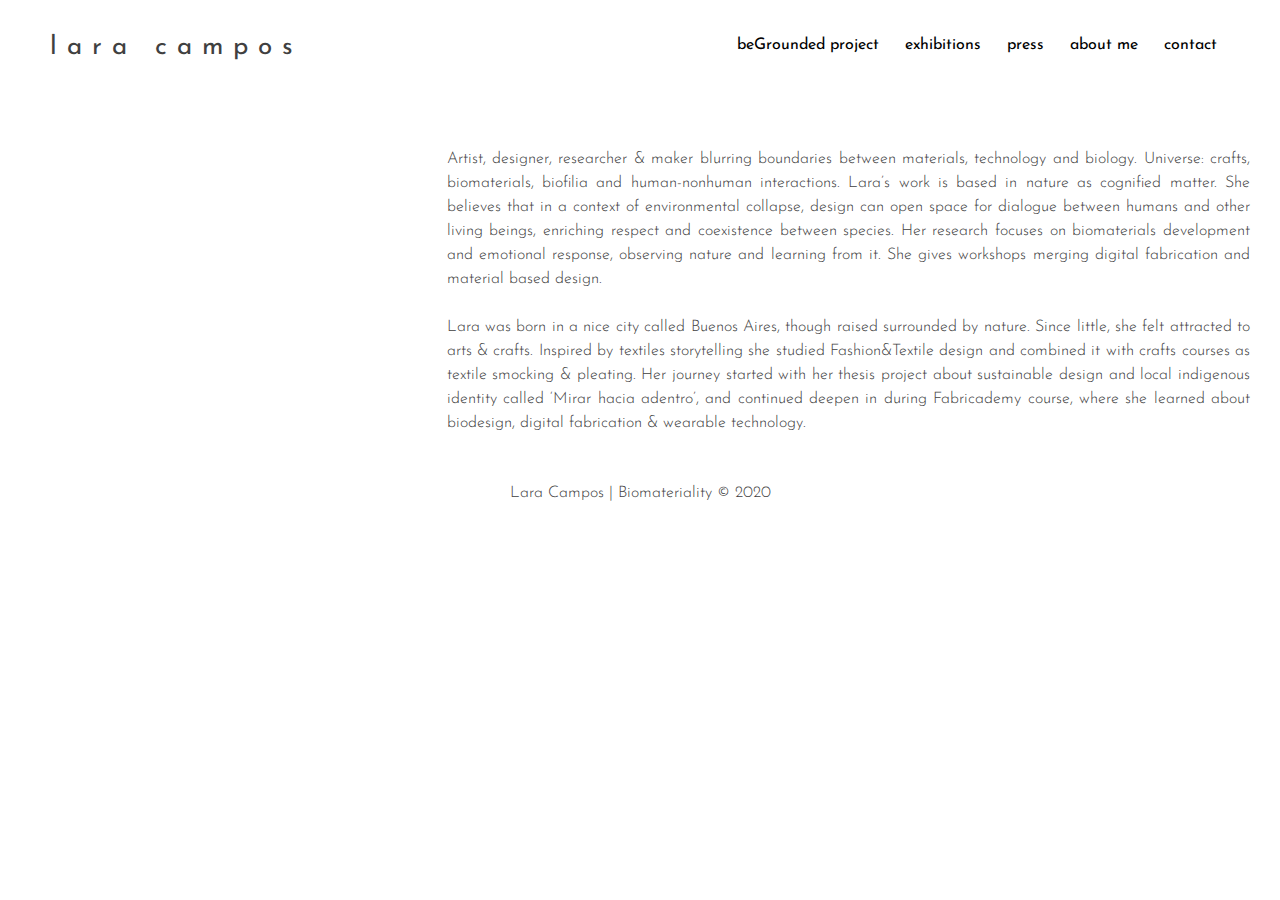
==== commit b34fd565: "ultimos retoques" ====
--- a/aboutMe.html
+++ b/aboutMe.html
@@ -28,7 +28,7 @@
             <div class="collapse navbar-collapse " id="navbarSupportedContent">
                 <ul class="navbar-nav ml-lg-auto">
                     <li class="nav-item">
-                        <a class="nav-link" href="index.html">project<span class="sr-only">(current)</span></a>
+                        <a class="nav-link blanco" href="index.html"> beGrounded project<span class="sr-only">(current)</span></a>
                     </li>
 
                     <li class="nav-item">
@@ -68,13 +68,13 @@
                     Lara’s work is based in nature as cognified matter. She believes that in a context of
                     environmental
                     collapse, design can open space for dialogue between humans and other living beings, enriching
-                    respect between species. Her research focuses on biomaterials development and emotional
+                    respect and coexistence between species. Her research focuses on biomaterials development and emotional
                     response,
                     observing nature and learning from it. She gives workshops merging digital fabrication and
                     material
                     based design. <br>
                     <br>
-                    Lara was born in a nice city called Buenos Aires, though raised at the countryside surrounded by nature. Since little, she felt attracted to arts & crafts. Inspired by textiles storytelling she studied Fashion&Textile design and combined it with crafts courses as textile smocking & pleating. Her journey started with her thesis project about sustainable design and local indigenous identity called ‘Mirar hacia adentro’, and continued deepen in during Fabricademy course, where she learned about biodesign, digital fabrication & wearable technology. 
+                    Lara was born in a nice city called Buenos Aires, though raised surrounded by nature. Since little, she felt attracted to arts & crafts. Inspired by textiles storytelling she studied Fashion&Textile design and combined it with crafts courses as textile smocking & pleating. Her journey started with her thesis project about sustainable design and local indigenous identity called ‘Mirar hacia adentro’, and continued deepen in during Fabricademy course, where she learned about biodesign, digital fabrication & wearable technology. 
 
                 </p>
             </div>
--- a/style.css
+++ b/style.css
@@ -4,7 +4,7 @@
   box-sizing: border-box;
   font-family: "Josefin Sans", sans-serif;
   color: #404040;
-  font-size: 300;
+  font-weight: 300;
 
 
 }
@@ -24,6 +24,7 @@
   top: 50%;
   left: 50%;
   transform: translate(-50%, -50%);
+  z-index: 0;
 }
 
 .frase h5 {
@@ -75,6 +76,7 @@
 }
 
 .nav-link {
+  font-weight: 400;
   font-size: 16px;
   color: black !important;
 }
@@ -98,7 +100,7 @@
 }
 
 .section-espaciado {
-  padding-top: 10rem;
+  padding-top: 2rem;
 }
 .row {
   margin: auto;
@@ -141,7 +143,8 @@
 .col-sm-7,
 .col-sm-6,
 .col-sm-5,
-.col-sm-12 {
+.col-sm-12,
+.col-sm {
   padding-left: 20px;
   padding-right: 20px;
   width: 100%;
@@ -153,13 +156,17 @@
 }
 
 .epigrafes {
+  height:70px;
   align-items: center;
-
   padding-top: 1rem;
 }
 
 .epigrafes h5 {
   font-size: 18px;
+}
+
+#itsnotjust {
+  padding-bottom: 1.5rem;
 }
 /*values */
 
@@ -188,14 +195,25 @@
 /*Thanks*/
 
 .thanks {
+  justify-content: right;
   float: right;
+  padding-right: 5px;
 }
 
 .thanks h5 {
   padding-bottom: 1rem;
+  float: right;
 }
 .thanks ul {
   list-style-type: none;
+}
+
+.thanks .col-sm {
+    float: right;
+}
+
+.thanks li {
+text-align: right;
 }
 /*///////////////////////////////// FOOTER///////////////////////////////////////////*/
 
@@ -213,10 +231,6 @@
   font: 16px;
   text-align: left;
   overflow: hidden;
-}
-
-.container-footer {
-  float: inline-end;
 }
 
 .footer-distributed .footer-links {
@@ -273,6 +287,11 @@
   background-image: url("data:image/svg+xml;charset=utf8,%3Csvg xmlns='http://www.w3.org/2000/svg' fill='%23000' viewBox='0 0 8 8'%3E%3Cpath d='M2.75 0l-1.5 1.5 2.5 2.5-2.5 2.5 1.5 1.5 4-4-4-4z'/%3E%3C/svg%3E");
 }
 
+
+#col-exibitions {
+height: 100%;
+}
+
 /*About me*/
 
 .about-me {
@@ -326,6 +345,7 @@
   color: #212529;
 }
 .gallery-block.cards-gallery a:hover {
+  font-weight: bold;
   text-decoration: none;
 }
 
@@ -382,6 +402,11 @@
   color: #404040;
 }
 
+.ocultar-sm {
+  visibility: hidden;
+  display: none;
+}
+
 @media (max-width: 500px) {
   .logo {
     font-size: 20px;
@@ -395,7 +420,9 @@
   }
 
   .collapsedBar{
-    background-color: rgba(123,123,123,0.35);
+       background-color: rgba(0, 0, 0, 0.35);
+       
+      border-radius: 10px;
 }
 
 
@@ -430,9 +457,14 @@
     visibility: hidden;
     display: none;
   }
+  .ocultar-sm {
+    visibility: visible;
+    display: flex;
+  }
+ 
 
   .epigrafes h5 {
       font-size: 15px;
-      font-weight: 400;
-  }
-}
+      font-weight: 300;
+  }
+}
